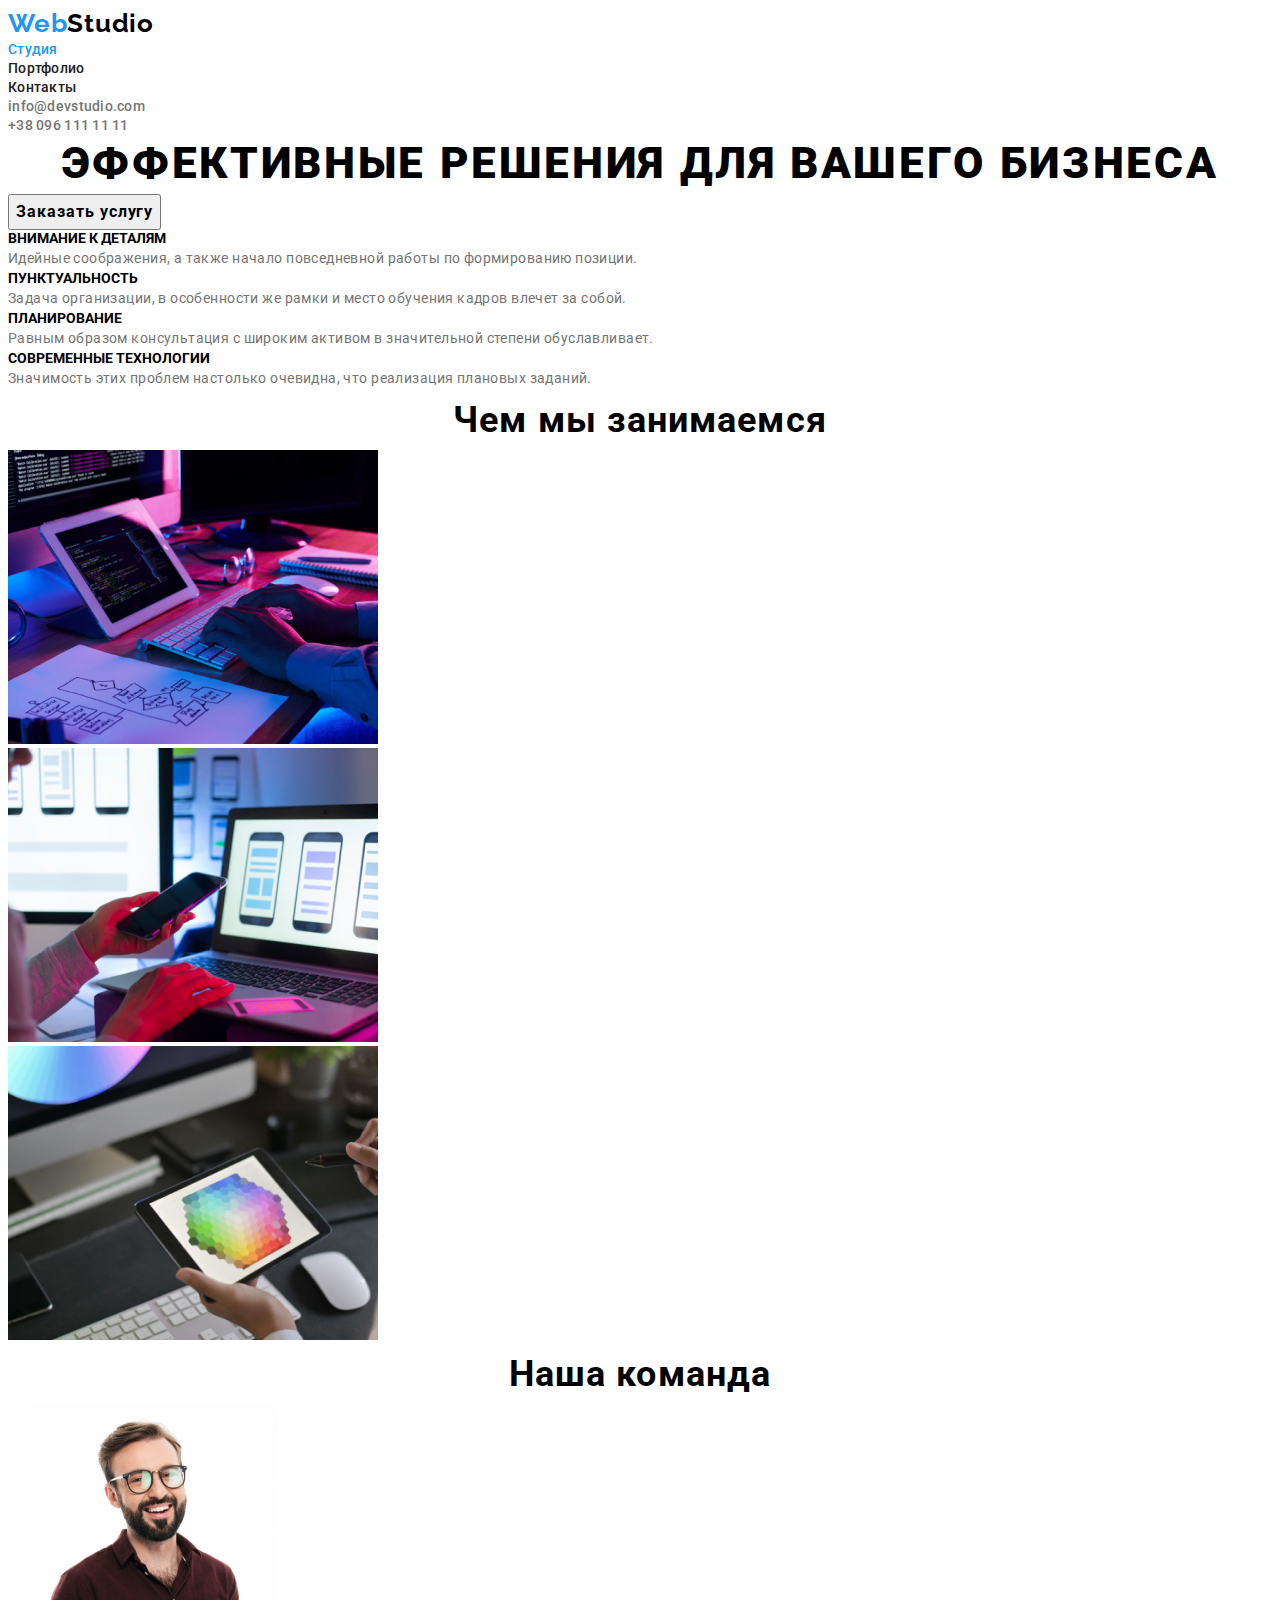
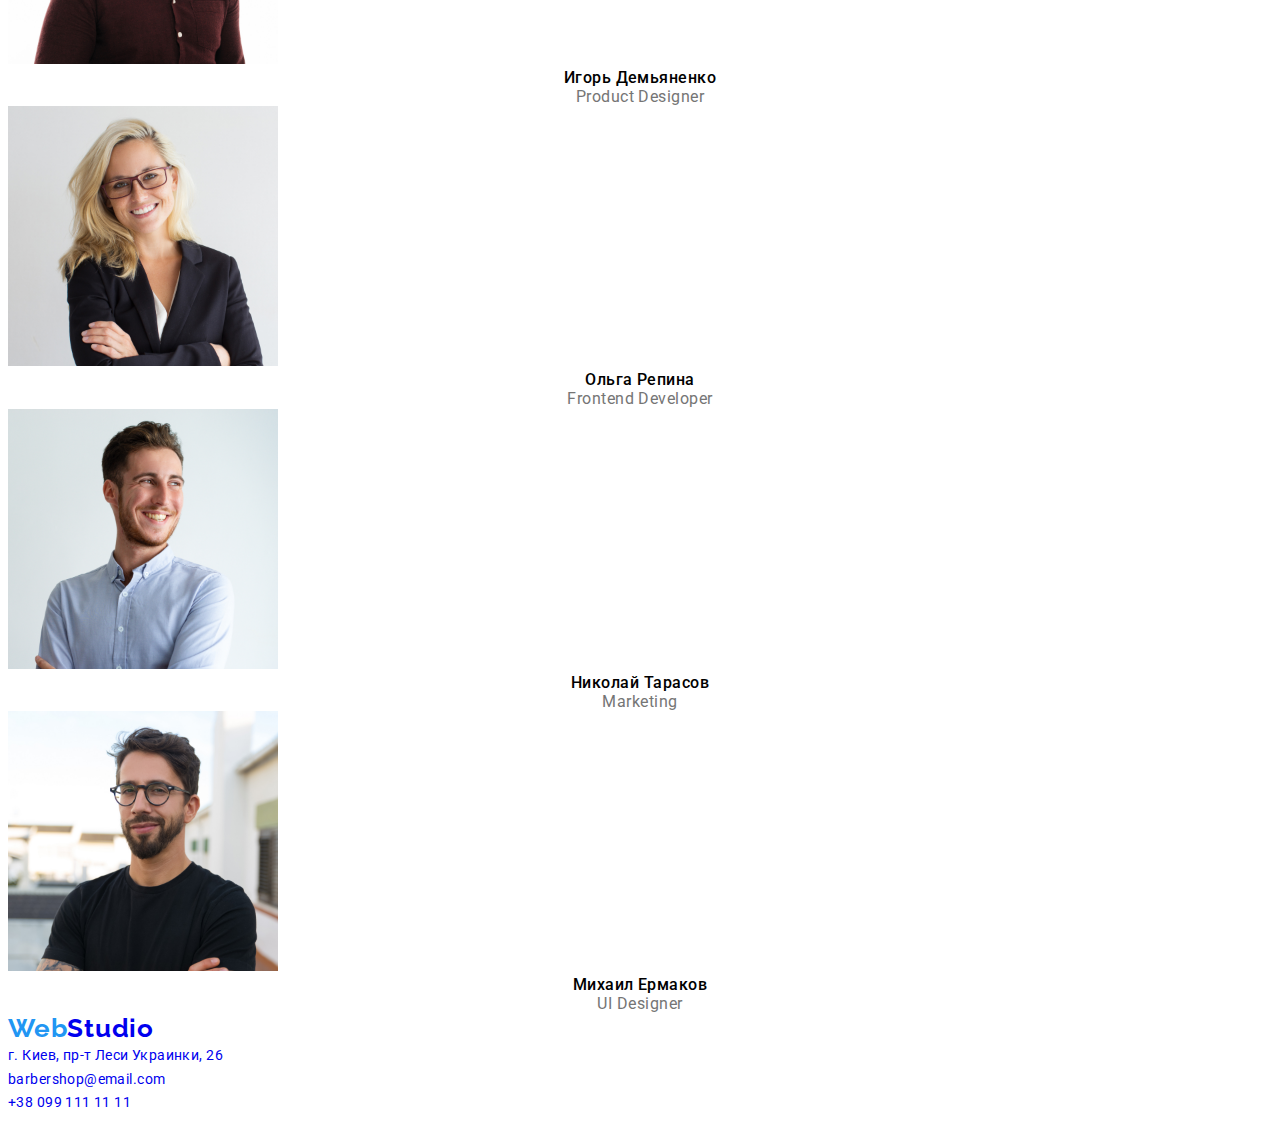
==== index.html @ 3d6266f3 "Клон второго репозитория" ====
<!DOCTYPE html>
<html lang="ru">
<head>
    <meta charset="UTF-8">
    <meta name="viewport" content="width=device-width, initial-scale=1.0">
    <title >WebStudio</title>
    <link rel="preconnect" href="https://fonts.gstatic.com">
    <link href="https://fonts.googleapis.com/css2?family=Raleway:wght@700&family=Roboto:wght@400;500;700;900&display=swap"
        rel="stylesheet">
    <link rel="stylesheet" href="https://cdnjs.cloudflare.com/ajax/libs/modern-normalize/1.0.0/modern-normalize.min.css"
        integrity="sha512-ISS7cAi1PEhQ8jnbJpJZMd29NlhNj4AWYyLOSp2CE/CsHxTCu+r+t0D2yoJudVrd0/8fTVPUVDzY5Tvli75u/g=="
        crossorigin="anonymous" />
    <link rel="stylesheet" href="./css/styles.css">
 </head>

<body>
    
    <header  class="header">
        <nav class="navigation">
            <a class="logo" href="./index.html" lang="en">
                <span class="color-web">Web</span><span class="studio">Studio</span> 
            </a>
            <ul class="navigation-list">
                <li class="navigation-list-item">
                     <a class="navigation-list-link current" href="#"> Студия</a>
                </li>
                <li class="navigation-list-item">
                     <a class="navigation-list-link" 
                    href="./portfolio.html" target="_blank" rel="noreferrer noopener"> Портфолио</a>
                </li>
                <li class="navigation-list-item">
                     <a class="navigation-list-link" href="#"> Контакты</a>
                </li>
            </ul>
        </nav>   
         <address class="address">
             <ul class="address-list">
                <li class="address-list-item"> 
                    <a class="address-list-link" href="mailto:info@devstudio.com">info@devstudio.com</a>
                </li>
                <li class="address-list-item">
                    <a class="address-list-link" href="tel:+380961111111"> +38 096 111 11 11 </a>
                </li>
              </ul>
        </address>
    </header>
       
    <main>
        <!--Главная секция-->
        <section class="hero">
             <h1 class="hero-title">Эффективные решения для вашего бизнеса</h1>
             <button class="modal-btn" type="button">Заказать услугу</button>
        </section>
        
        <section class="main">
        <h2 class="visually-hidden">Преимущества</h2>
            <ul class="main-list">
                <li class="main-list-item">
                     <h3 class="main-list-title">Внимание к деталям</h3>
                     <p class="main-list-description">Идейные соображения, а также начало повседневной работы по формированию позиции.</p>
                </li>
                <li class="main-list-item">
                     <h3 class="main-list-title">Пунктуальность</h3>
                     <p class="main-list-description">Задача организации, в особенности же рамки и место обучения кадров влечет за собой.</p>
                </li>
                <li class="main-list-item">
                     <h3 class="main-list-title">Планирование</h3>
                     <p class="main-list-description">Равным образом консультация с широким активом в значительной степени обуславливает.</p>
                </li>
                <li class="main-list-item">
                     <h3 class="main-list-title">Современные технологии</h3>
                     <p class="main-list-description">Значимость этих проблем настолько очевидна, что реализация плановых заданий.</p>
                </li>
            </ul>
         </section>
         
         <!--Галлерея работ-->
         <section class="galery">
             <h2 class="section-title">Чем мы занимаемся</h2>
             <ul class="galery-list">
                 <li class="galery-list-item">
                     <img class="galery-img" src="./images/img1.jpg"
                      alt="работа с ПК"
                      width="370" height="294">
                 </li>
                 <li class="galery-list-item">
                     <img class="galery-img" src="./images/img2.jpg" 
                     alt="работа со смартфоном" 
                      width="370" height="294">
                 </li>
                 <li class="galery-list-item">
                     <img class="galery-img" src="./images/img3.jpg" 
                     alt="работа с планшетом" 
                     width="370" height="294">
                 </li>
             </ul>
         </section>

         <!--Сотрудники-->
         <section class="about-me">
             <h2 class="section-title">Наша команда</h2>
              <ul class="about-me-list">
                  <li class="about-me-item">
                     <img class="about-me-img" src="./images/igor.jpg" 
                     alt="Игорь Демьяненко" width="270" height="260">
                     <h3 class="about-me-name">Игорь Демьяненко</h3>
                     <p class="about-me-profession" lang="en">Product Designer</p>
                 </li>
                 <li class="about-me-item">
                     <img class="about-me-img" src="./images/olga.jpg" 
                     alt="Ольга Репина" width="270" height="260">
                     <h3 class="about-me-name">Ольга Репина</h3>
                     <p class="about-me-profession" lang="en">Frontend Developer</p>
                 </li>
                 <li class="about-me-item">
                     <img class="about-me-img" src="./images/taras.jpg" 
                     alt="Николай Тарасов" width="270" height="260">
                     <h3 class="about-me-name">Николай Тарасов</h3>
                     <p class="about-me-profession" lang="en">Marketing</p>
                 </li>
                 <li class="about-me-item">
                     <img class="about-me-img" src="./images/maikl.jpg" 
                     alt="Михаил Ермаков" width="270" height="260">
                     <h3 class="about-me-name">Михаил Ермаков</h3>
                     <p class="about-me-profession" lang="en">UI Designer</p>
                 </li>
             </ul>
         </section>
     </main>
        
        <!--Footer-->
     <footer class="footer">
            <a class="logo" href="./index.html" lang="en">
                <span class="color-web">Web</span><span class="footer-logo">Studio</span>
            </a>
             <address class="footer-address">
                <ul class="footer-adress-list">
                    <li class="footer-address-item">
                       <a class="footer-address-link geolocation" href="https://goo.gl/maps/EtJUNi4Rh7HyhGB7A" target="_blank">г. Киев, пр-т Леси Украинки, 26</a>
                    </li>
                    <li class="footer-address-item">
                       <a class="footer-address-link" href="mailto:info@example.com">barbershop@email.com</a>
                    </li>
                    <li class="footer-address-item">
                       <a class="footer-address-link" href="tel:+380991111111">+38 099 111 11 11</a>
                    </li>
                </ul>
             </address>
     </footer> 

    
</body>
</html>
---- css/styles.css ----
:root {
  --main-font: "Roboto", sans-serif;
  --secondary-font: "Raleway", sans-serif;
  --accent-color: #2196f3;
  --third-color:  #757575;
}

body {
  font-family: var(--main-font);
}
.address,
.footer-address {
  font-style: normal;
}

a {
  text-decoration: none;
}

ul {
  list-style: none;
  padding: 0;
  margin: 0;
}

h1, h2, h3, h4, p {
  margin: 0;
}

.visually-hidden {
  position: absolute;
  width: 1px;
  height: 1px;
  margin: -1px;
  border: 0;
  padding: 0;

  white-space: nowrap;
  clip-path: inset(100%);
  clip: rect(0 0 0 0);
  overflow: hidden;
}

.img {
  display: block;
  max-width: 100%;
}
box* {
  margin: 0;
}

/*--HEADER--*/
.logo {
  text-decoration: none;
  font-family: var(--secondary-font);
  font-weight: 700;
  font-size: 26px;
  line-height: 1.19;
  letter-spacing: 0.03em;
}
.color-web {
  color: var(--accent-color);
}
.studio {
  color: black;
}


.navigation-list-link,
.address-list-link {
  font-weight: 500;
  font-size: 14px;
  line-height: 1.14;
  letter-spacing: 0.02em;
  color: #212121;
}

li .address-list-link {
  color: var(--third-color);
}

.navigation-list-link:hover,
.address-list-link:hover,
.navigation-list-link:focus {
  color: var(--accent-color);
}

.current {
  color: var(--accent-color);
}

/*--END HEADER---*.

 /*--Главная секция--*/
.hero-title {
  font-weight: 900;
  font-size: 44px;
  line-height: 1.36;
  text-align: center;
  letter-spacing: 0.06em;
  text-transform: uppercase;
  /*--color: #FFFFFF;--*/
}

.modal-btn {
  font-family: var(--main-font);
  font-weight: 700;
  font-size: 16px;
  line-height: 1.88;
  display: flex;
  align-items: center;
  text-align: center;
  letter-spacing: 0.06em;
  /*--color: #ffffff;--*/
}


.main-list-title {
  font-weight: 700;
  font-size: 14px;
  line-height: 16px;
  letter-spacing: 1.14;
  text-transform: uppercase;
}
.main-list-description {
  font-weight: 400;
  font-size: 14px;
  line-height: 1.72;
  letter-spacing: 0.03em;
  color: var(--third-color);
}
/*--END Главная секция--*/

/*--Галлерея работ--*/
.section-title {
  font-weight: 700;
  font-size: 36px;
  line-height: 1.67;
  text-align: center;
  letter-spacing: 0.03em;
}
/*--END Галлерея работ--*/

/*--Сотрудники--*/

.about-me-name {
  font-weight: 500;
  font-size: 16px;
  line-height: 1.19;
  text-align: center;
  letter-spacing: 0.03em;
}
.about-me-profession {
  font-weight: 400;
  font-size: 16px;
  line-height: 1.19;
  text-align: center;
  letter-spacing: 0.03em;
  color: var(--third-color);
}

/*--FOOTER--*/
.footer-address-link {
  font-weight: 400;
  font-size: 14px;
  line-height: 1.71;
  letter-spacing: 0.03em;
  /*--color: rgba(255, 255, 255, 0.6);--*/
}

/*--.footer-logo {
 color: #ffffff;
}--*/

/*--.footer-address-link,.geolocation {
  color: #ffffff;
}--*/

.footer-address-link:hover
  color: var(--accent-color);
}

/*--END FOOTER--*/

                       /*_----------PORTFOLIO---------------*/
   /*--Главная секция--*/

.device-title {
  font-weight: 700;
  font-size: 18px;
  line-height: 2;
  letter-spacing: 0.06em;
}

.modal-btn-portfolio {
  font-family: var(--main-font);
  font-weight: 500;
  font-size: 16px;
  line-height: 1.63;
  text-align: center;
  letter-spacing: 0.03em;
  color: #212121;
}
.device-list-description {
  font-weight: 400;
  font-size: 16px;
  line-height: 1.88;
  letter-spacing: 0.03em;
  color: var(--third-color);
}
 
.modal-btn-portfolio:hover {
  color: #FFFFFF;
}
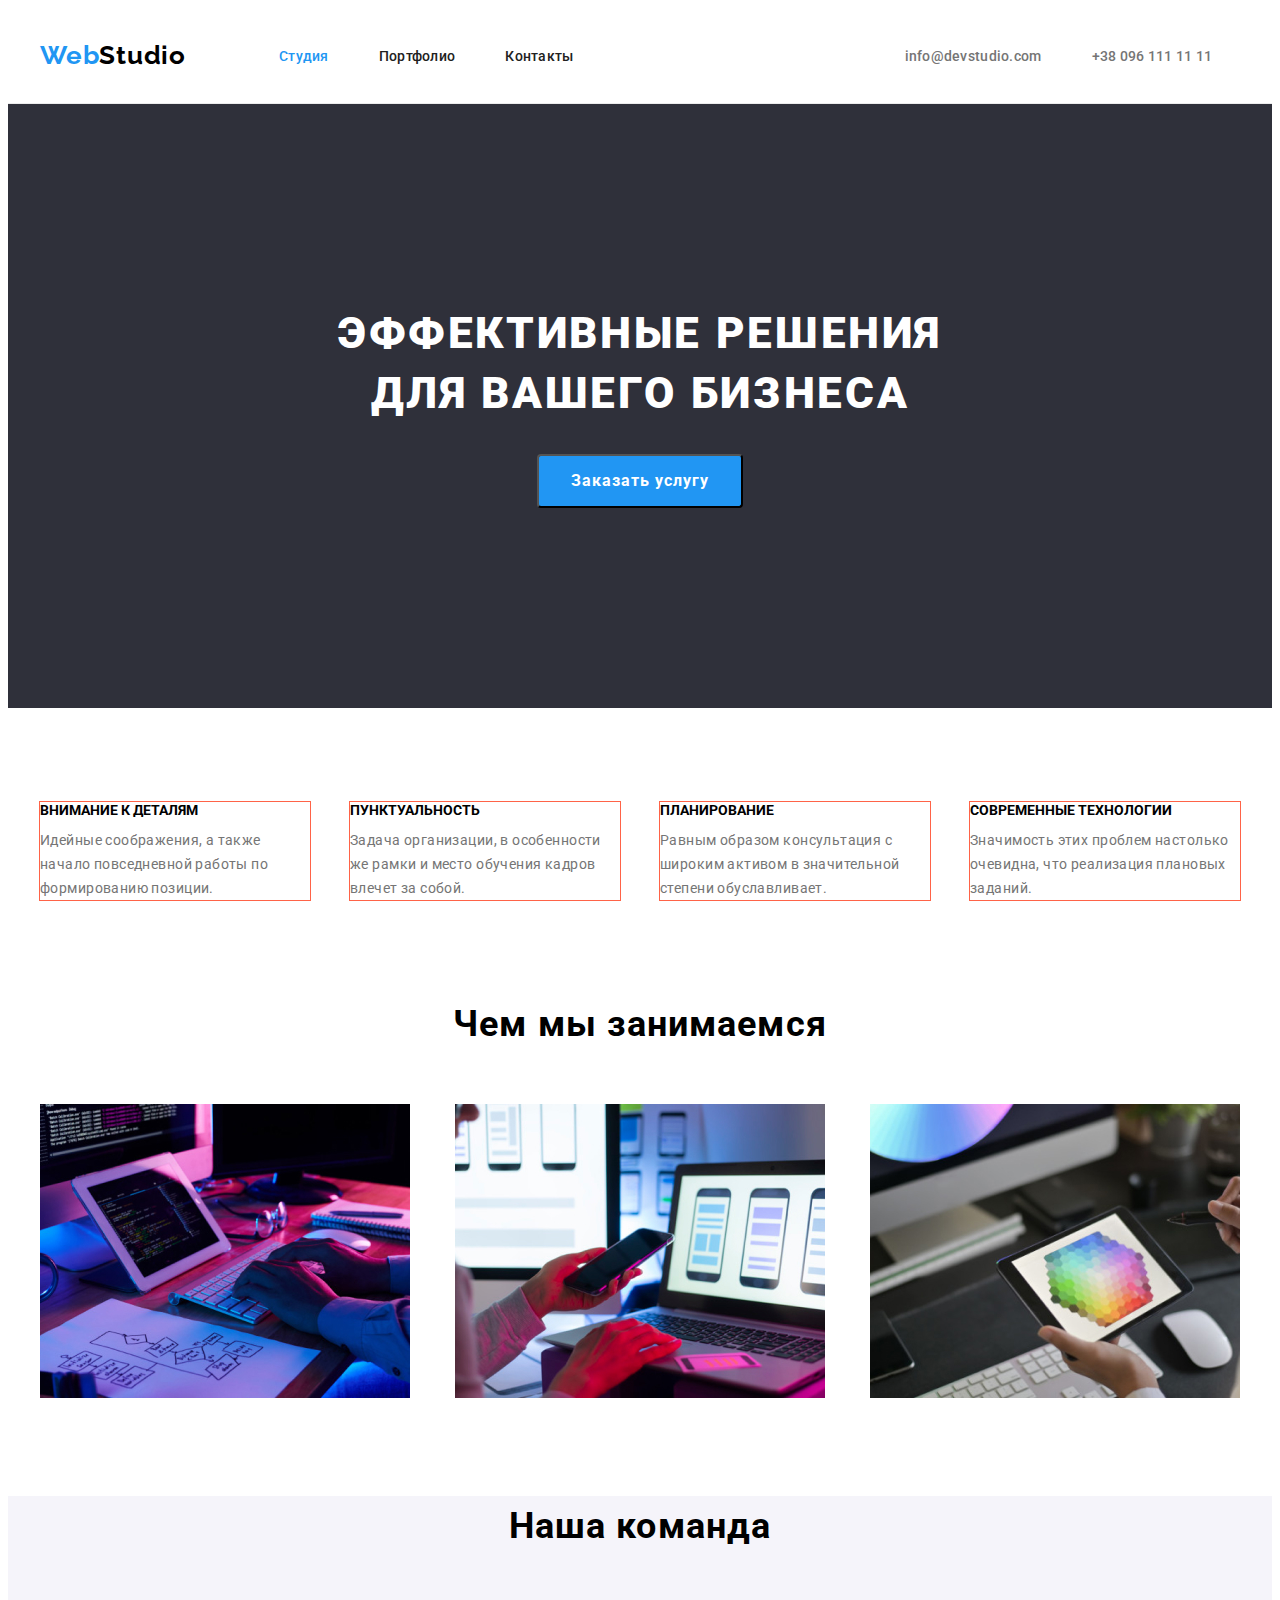
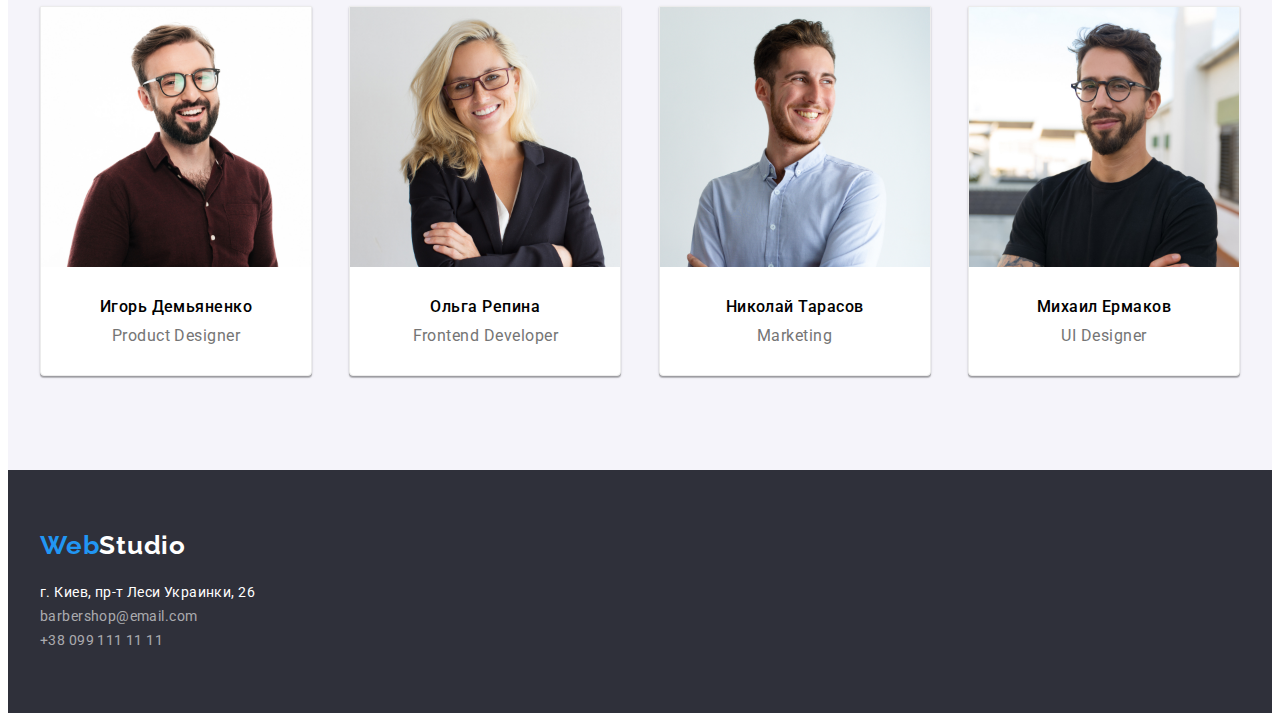
==== commit ae1fb212: "попытка 1" ====
--- a/index.html
+++ b/index.html
@@ -16,6 +16,7 @@
 <body>
     
     <header  class="header">
+        <div class="container">
         <nav class="navigation">
             <a class="logo" href="./index.html" lang="en">
                 <span class="color-web">Web</span><span class="studio">Studio</span> 
@@ -43,18 +44,24 @@
                 </li>
               </ul>
         </address>
+        </div>
     </header>
        
-    <main>
+
         <!--Главная секция-->
         <section class="hero">
+            <div class="container">
              <h1 class="hero-title">Эффективные решения для вашего бизнеса</h1>
              <button class="modal-btn" type="button">Заказать услугу</button>
-        </section>
+            </div>
+            </section>
         
-        <section class="main">
+       
+         <!--MAIN-->
+            <section class="main">
         <h2 class="visually-hidden">Преимущества</h2>
-            <ul class="main-list">
+            
+        <ul class="main-list container">
                 <li class="main-list-item">
                      <h3 class="main-list-title">Внимание к деталям</h3>
                      <p class="main-list-description">Идейные соображения, а также начало повседневной работы по формированию позиции.</p>
@@ -72,10 +79,12 @@
                      <p class="main-list-description">Значимость этих проблем настолько очевидна, что реализация плановых заданий.</p>
                 </li>
             </ul>
+            </div>
          </section>
          
          <!--Галлерея работ-->
          <section class="galery">
+             <div class="container">
              <h2 class="section-title">Чем мы занимаемся</h2>
              <ul class="galery-list">
                  <li class="galery-list-item">
@@ -94,10 +103,12 @@
                      width="370" height="294">
                  </li>
              </ul>
+            </div>
          </section>
 
          <!--Сотрудники-->
          <section class="about-me">
+            <div class="container">
              <h2 class="section-title">Наша команда</h2>
               <ul class="about-me-list">
                   <li class="about-me-item">
@@ -125,11 +136,13 @@
                      <p class="about-me-profession" lang="en">UI Designer</p>
                  </li>
              </ul>
-         </section>
+             </div>
+                      </section>
      </main>
         
         <!--Footer-->
      <footer class="footer">
+        <div class="container">
             <a class="logo" href="./index.html" lang="en">
                 <span class="color-web">Web</span><span class="footer-logo">Studio</span>
             </a>
@@ -146,6 +159,7 @@
                     </li>
                 </ul>
              </address>
+            </div>
      </footer> 
 
     
--- a/css/styles.css
+++ b/css/styles.css
@@ -8,6 +8,13 @@
 body {
   font-family: var(--main-font);
 }
+
+.container {
+  width: 1200px;
+  padding: 0 15px;
+  margin: 0 auto;
+}
+
 .address,
 .footer-address {
   font-style: normal;
@@ -57,6 +64,10 @@
   font-size: 26px;
   line-height: 1.19;
   letter-spacing: 0.03em;
+  }
+
+.header .logo {
+  margin-right: 93px;
 }
 .color-web {
   color: var(--accent-color);
@@ -64,7 +75,6 @@
 .studio {
   color: black;
 }
-
 
 .navigation-list-link,
 .address-list-link {
@@ -89,33 +99,89 @@
   color: var(--accent-color);
 }
 
-/*--END HEADER---*.
+.header {  
+    padding-top: 32px;
+  padding-bottom: 32px;
+   border-bottom :1px solid #ECECEC ;
+ 
+}
+
+.header .container, .header .navigation{
+  display: flex;
+ align-items: center;
+}
+
+.header .navigation-list {
+  display: flex;
+  margin-right: 331px;
+}
+
+.header .navigation-list-item:not(:last-child),
+.header .address-list-item:not(:last-child) {
+  margin-right: 50px;
+
+}
+
+.header .address {
+  margin-right: auto;
+}
+
+.header .address-list {
+  display: flex;
+}
+
+
+  /*--END HEADER---*.
 
  /*--Главная секция--*/
 .hero-title {
+  display: block;
+  max-width: 696px;
+  margin: 0 auto;
+  margin-bottom: 30px;
   font-weight: 900;
   font-size: 44px;
   line-height: 1.36;
   text-align: center;
   letter-spacing: 0.06em;
   text-transform: uppercase;
-  /*--color: #FFFFFF;--*/
-}
-
-.modal-btn {
+  color: #FFFFFF;
+}
+
+.hero .modal-btn {
+  display: block;
+  margin: 0 auto;
+  min-width: 20px;
+  padding: 10px 32px;
+  border-radius:4px;
+  cursor: pointer;
   font-family: var(--main-font);
   font-weight: 700;
   font-size: 16px;
   line-height: 1.88;
-  display: flex;
-  align-items: center;
-  text-align: center;
   letter-spacing: 0.06em;
-  /*--color: #ffffff;--*/
-}
-
-
+  color: #ffffff;
+  background-color: var(--accent-color) ;
+}
+
+ .hero {
+   background-color: #2F303A; ;
+ }
+
+ .hero .container {
+  display: block;
+  padding-top: 200px;
+  padding-bottom: 200px;
+}
+
+
+
+
+
+/*---MAIN--*/
 .main-list-title {
+  display: block;
+  padding-bottom: 10px;
   font-weight: 700;
   font-size: 14px;
   line-height: 16px;
@@ -129,21 +195,54 @@
   letter-spacing: 0.03em;
   color: var(--third-color);
 }
-/*--END Главная секция--*/
+
+ .main .container {
+   display: flex;
+   justify-content:space-between;
+   padding-bottom: 94px;
+   padding-top: 94px;
+    }
+
+    .main-list-item {
+      display: block;
+      width: 270px;
+      outline: 1px solid tomato;
+    }
+
+
+    /*--END Главная секция--*/
 
 /*--Галлерея работ--*/
 .section-title {
+  display: block;
+  min-width: 376px;
   font-weight: 700;
   font-size: 36px;
   line-height: 1.67;
   text-align: center;
   letter-spacing: 0.03em;
-}
+  margin-bottom: 50px;
+
+}
+
+.galery .galery-list {
+  display: flex;
+  justify-content:space-between;
+  margin-bottom: 94px;
+}
+
+
 /*--END Галлерея работ--*/
 
 /*--Сотрудники--*/
 
+.about-me {
+  background: #F5F4FA;
+}
+
 .about-me-name {
+  display: block;
+  margin-bottom: 10px;
   font-weight: 500;
   font-size: 16px;
   line-height: 1.19;
@@ -151,6 +250,8 @@
   letter-spacing: 0.03em;
 }
 .about-me-profession {
+  display: block;
+  margin-bottom: 30px;
   font-weight: 400;
   font-size: 16px;
   line-height: 1.19;
@@ -159,25 +260,63 @@
   color: var(--third-color);
 }
 
+.about-me-list {
+  display: flex;
+  justify-content:space-between;
+  padding-bottom: 94px;
+}
+
+.about-me-img {
+  display: block;
+  margin-bottom: 30px;
+}
+
+.about-me-item {
+  background-color: white;
+  border: 1px solid #ECECEC ;
+  border-radius: 0px 0px 4px 4px;
+  box-shadow: 0px 1px 3px rgba(0, 0, 0, 0.12), 0px 1px 1px rgba(0, 0, 0, 0.14), 0px 2px 1px rgba(0, 0, 0, 0.2);
+}
+
 /*--FOOTER--*/
+
+.footer {
+  background-color: #2F303A;
+}
+
+.footer .container {
+  padding: 60px 0;
+}
+
 .footer-address-link {
   font-weight: 400;
   font-size: 14px;
   line-height: 1.71;
   letter-spacing: 0.03em;
-  /*--color: rgba(255, 255, 255, 0.6);--*/
-}
-
-/*--.footer-logo {
- color: #ffffff;
-}--*/
-
-/*--.footer-address-link,.geolocation {
+  color: rgba(255, 255, 255, 0.6);
+}
+
+.footer .logo {
+  display: block;
+  margin-bottom: 20px;
+
+}
+
+.footer-logo {
+   color: #ffffff;
+ }
+
+.geolocation {
   color: #ffffff;
-}--*/
+}
 
 .footer-address-link:hover
   color: var(--accent-color);
+}
+
+.footer-address-item:not(:last-child) {
+  display: block;
+margin-bottom: 9px;
 }
 
 /*--END FOOTER--*/
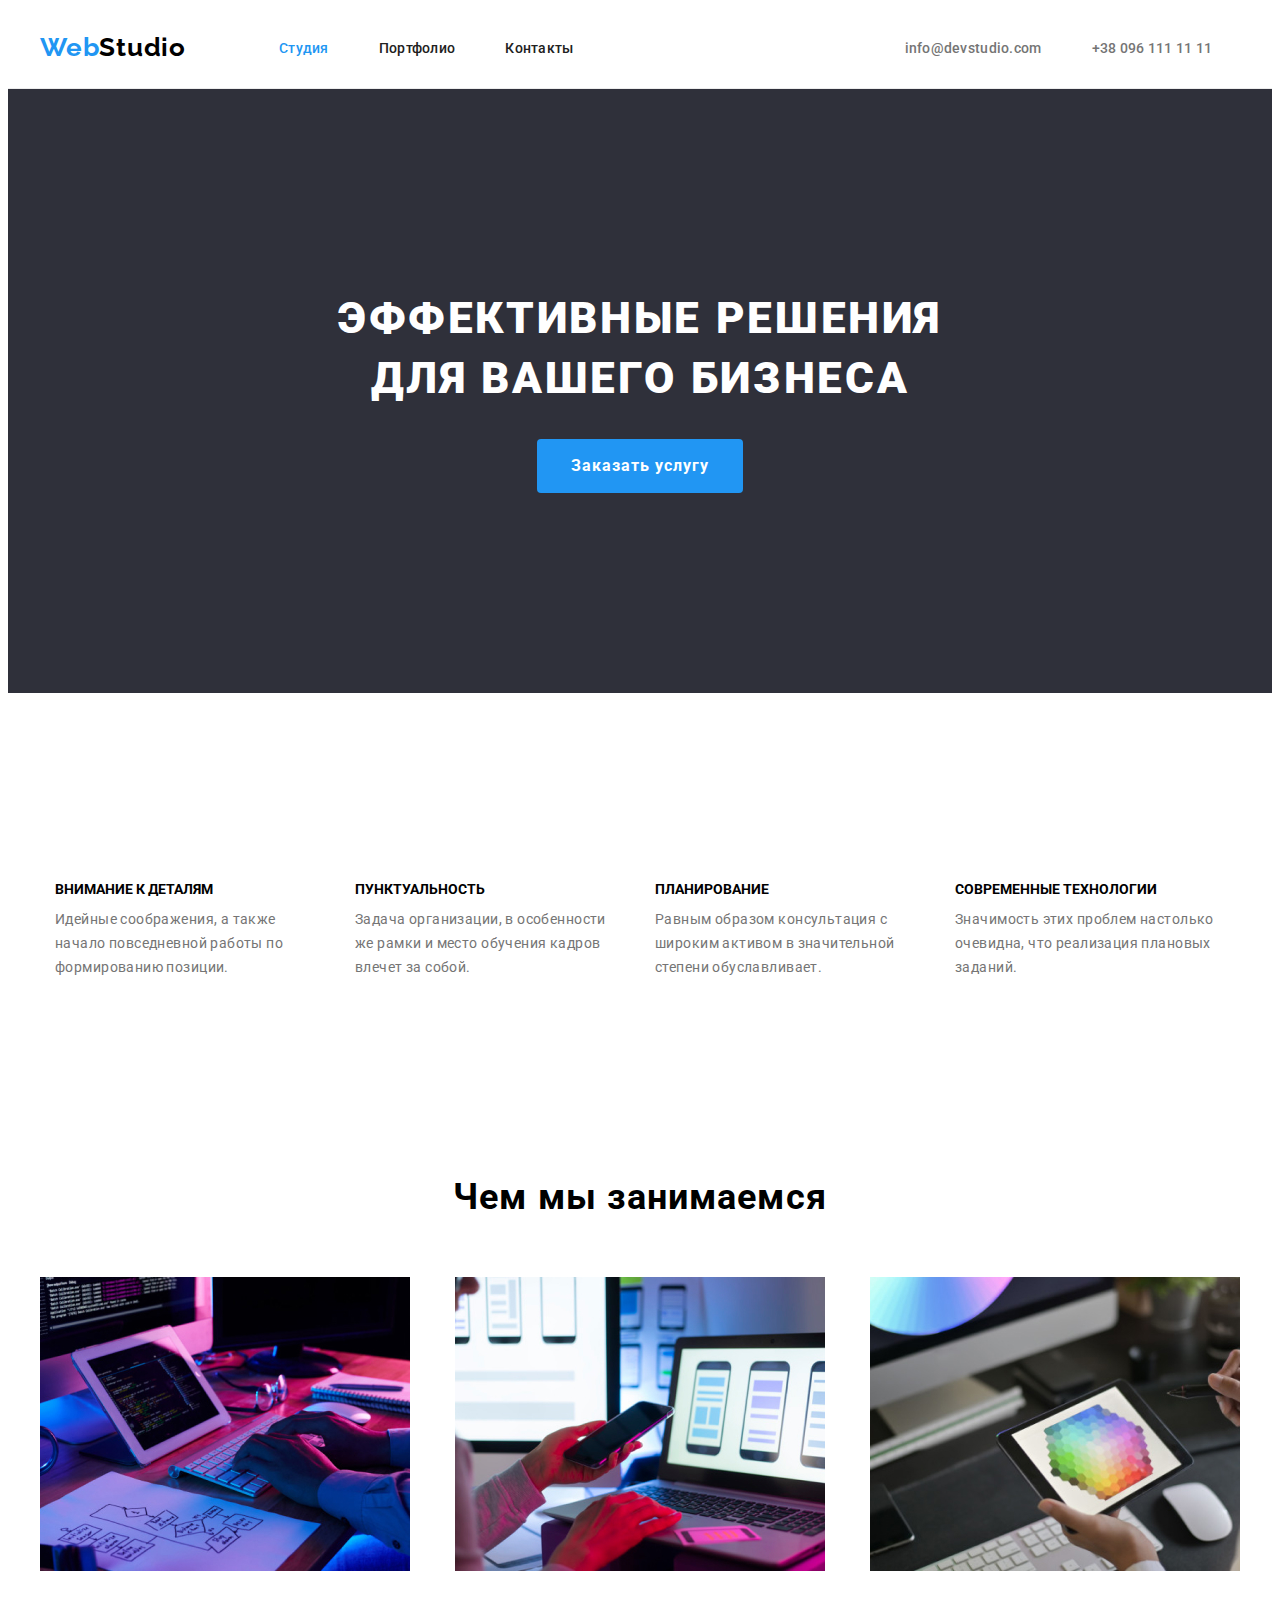
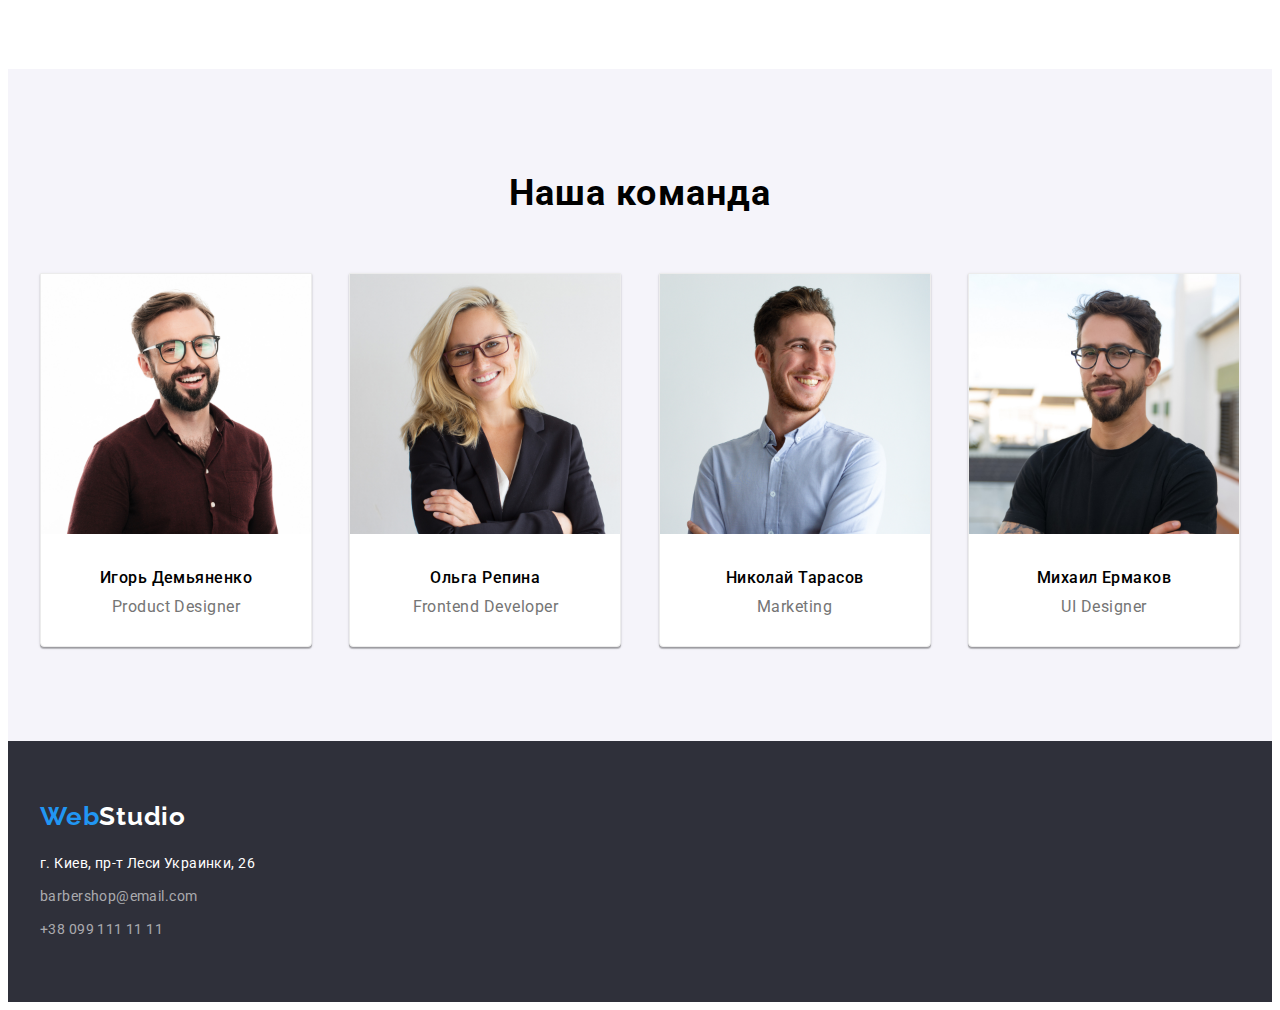
==== commit 7145378c: "Попытка номер три" ====
--- a/index.html
+++ b/index.html
@@ -17,8 +17,8 @@
     
     <header  class="header">
         <div class="container">
-        <nav class="navigation">
-            <a class="logo" href="./index.html" lang="en">
+          <nav class="navigation">
+             <a class="logo" href="./index.html" lang="en">
                 <span class="color-web">Web</span><span class="studio">Studio</span> 
             </a>
             <ul class="navigation-list">
@@ -33,7 +33,7 @@
                      <a class="navigation-list-link" href="#"> Контакты</a>
                 </li>
             </ul>
-        </nav>   
+          </nav>   
          <address class="address">
              <ul class="address-list">
                 <li class="address-list-item"> 
@@ -42,26 +42,26 @@
                 <li class="address-list-item">
                     <a class="address-list-link" href="tel:+380961111111"> +38 096 111 11 11 </a>
                 </li>
-              </ul>
+             </ul>
         </address>
         </div>
     </header>
        
 
         <!--Главная секция-->
-        <section class="hero">
+         <section class="hero">
             <div class="container">
              <h1 class="hero-title">Эффективные решения для вашего бизнеса</h1>
              <button class="modal-btn" type="button">Заказать услугу</button>
             </div>
-            </section>
+         </section>
         
        
          <!--MAIN-->
-            <section class="main">
-        <h2 class="visually-hidden">Преимущества</h2>
-            
-        <ul class="main-list container">
+        <section class="main">
+          <h2 class="visually-hidden">Преимущества</h2>
+            <div class="container">
+              <ul class="main-list container">
                 <li class="main-list-item">
                      <h3 class="main-list-title">Внимание к деталям</h3>
                      <p class="main-list-description">Идейные соображения, а также начало повседневной работы по формированию позиции.</p>
@@ -78,31 +78,31 @@
                      <h3 class="main-list-title">Современные технологии</h3>
                      <p class="main-list-description">Значимость этих проблем настолько очевидна, что реализация плановых заданий.</p>
                 </li>
-            </ul>
+              </ul>
             </div>
          </section>
          
          <!--Галлерея работ-->
          <section class="galery">
              <div class="container">
-             <h2 class="section-title">Чем мы занимаемся</h2>
-             <ul class="galery-list">
-                 <li class="galery-list-item">
+                <h2 class="section-title">Чем мы занимаемся</h2>
+                <ul class="galery-list">
+                  <li class="galery-list-item">
                      <img class="galery-img" src="./images/img1.jpg"
                       alt="работа с ПК"
                       width="370" height="294">
-                 </li>
-                 <li class="galery-list-item">
+                  </li>
+                  <li class="galery-list-item">
                      <img class="galery-img" src="./images/img2.jpg" 
                      alt="работа со смартфоном" 
                       width="370" height="294">
-                 </li>
-                 <li class="galery-list-item">
+                  </li>
+                  <li class="galery-list-item">
                      <img class="galery-img" src="./images/img3.jpg" 
                      alt="работа с планшетом" 
                      width="370" height="294">
-                 </li>
-             </ul>
+                  </li>
+                </ul>
             </div>
          </section>
 
@@ -114,38 +114,46 @@
                   <li class="about-me-item">
                      <img class="about-me-img" src="./images/igor.jpg" 
                      alt="Игорь Демьяненко" width="270" height="260">
-                     <h3 class="about-me-name">Игорь Демьяненко</h3>
-                     <p class="about-me-profession" lang="en">Product Designer</p>
+                      <div class="about-me-description">
+                         <h3 class="about-me-name">Игорь Демьяненко</h3>
+                         <p class="about-me-profession" lang="en">Product Designer</p>
+                     </div>
                  </li>
                  <li class="about-me-item">
                      <img class="about-me-img" src="./images/olga.jpg" 
                      alt="Ольга Репина" width="270" height="260">
-                     <h3 class="about-me-name">Ольга Репина</h3>
-                     <p class="about-me-profession" lang="en">Frontend Developer</p>
+                       <div class="about-me-description">
+                         <h3 class="about-me-name">Ольга Репина</h3>
+                         <p class="about-me-profession" lang="en">Frontend Developer</p>
+                     </div>
                  </li>
                  <li class="about-me-item">
                      <img class="about-me-img" src="./images/taras.jpg" 
                      alt="Николай Тарасов" width="270" height="260">
-                     <h3 class="about-me-name">Николай Тарасов</h3>
-                     <p class="about-me-profession" lang="en">Marketing</p>
+                       <div class="about-me-description">
+                          <h3 class="about-me-name">Николай Тарасов</h3>
+                         <p class="about-me-profession" lang="en">Marketing</p>
+                      </div>
                  </li>
                  <li class="about-me-item">
                      <img class="about-me-img" src="./images/maikl.jpg" 
                      alt="Михаил Ермаков" width="270" height="260">
-                     <h3 class="about-me-name">Михаил Ермаков</h3>
-                     <p class="about-me-profession" lang="en">UI Designer</p>
+                        <div class="about-me-description">
+                          <h3 class="about-me-name">Михаил Ермаков</h3>
+                          <p class="about-me-profession" lang="en">UI Designer</p>
+                       </div>
                  </li>
-             </ul>
-             </div>
-                      </section>
+              </ul>
+            </div>
+         </section>
      </main>
         
         <!--Footer-->
      <footer class="footer">
         <div class="container">
-            <a class="logo" href="./index.html" lang="en">
+             <a class="logo" href="./index.html" lang="en">
                 <span class="color-web">Web</span><span class="footer-logo">Studio</span>
-            </a>
+             </a>
              <address class="footer-address">
                 <ul class="footer-adress-list">
                     <li class="footer-address-item">
@@ -159,7 +167,7 @@
                     </li>
                 </ul>
              </address>
-            </div>
+       </div>
      </footer> 
 
     
--- a/css/styles.css
+++ b/css/styles.css
@@ -2,7 +2,8 @@
   --main-font: "Roboto", sans-serif;
   --secondary-font: "Raleway", sans-serif;
   --accent-color: #2196f3;
-  --third-color:  #757575;
+  --third-color: #757575;
+  --second-color: #ffffff;
 }
 
 body {
@@ -30,7 +31,11 @@
   margin: 0;
 }
 
-h1, h2, h3, h4, p {
+h1,
+h2,
+h3,
+h4,
+p {
   margin: 0;
 }
 
@@ -57,6 +62,15 @@
 }
 
 /*--HEADER--*/
+
+.header {
+  border-bottom: 1px solid #ececec;
+}
+
+.header .container {
+  display: block;
+}
+
 .logo {
   text-decoration: none;
   font-family: var(--secondary-font);
@@ -64,11 +78,13 @@
   font-size: 26px;
   line-height: 1.19;
   letter-spacing: 0.03em;
-  }
-
+}
 .header .logo {
+  padding-top: 24px;
+  padding-bottom: 25px;
   margin-right: 93px;
 }
+
 .color-web {
   color: var(--accent-color);
 }
@@ -83,6 +99,7 @@
   line-height: 1.14;
   letter-spacing: 0.02em;
   color: #212121;
+  padding: 32px 0;
 }
 
 li .address-list-link {
@@ -99,16 +116,10 @@
   color: var(--accent-color);
 }
 
-.header {  
-    padding-top: 32px;
-  padding-bottom: 32px;
-   border-bottom :1px solid #ECECEC ;
- 
-}
-
-.header .container, .header .navigation{
-  display: flex;
- align-items: center;
+.header .container,
+.header .navigation {
+  display: flex;
+  align-items: center;
 }
 
 .header .navigation-list {
@@ -119,7 +130,6 @@
 .header .navigation-list-item:not(:last-child),
 .header .address-list-item:not(:last-child) {
   margin-right: 50px;
-
 }
 
 .header .address {
@@ -130,8 +140,7 @@
   display: flex;
 }
 
-
-  /*--END HEADER---*.
+/*--END HEADER---*.
 
  /*--Главная секция--*/
 .hero-title {
@@ -145,7 +154,7 @@
   text-align: center;
   letter-spacing: 0.06em;
   text-transform: uppercase;
-  color: #FFFFFF;
+  color: #ffffff;
 }
 
 .hero .modal-btn {
@@ -153,7 +162,8 @@
   margin: 0 auto;
   min-width: 20px;
   padding: 10px 32px;
-  border-radius:4px;
+  border-radius: 4px;
+  border-color: transparent;
   cursor: pointer;
   font-family: var(--main-font);
   font-weight: 700;
@@ -161,27 +171,23 @@
   line-height: 1.88;
   letter-spacing: 0.06em;
   color: #ffffff;
-  background-color: var(--accent-color) ;
-}
-
- .hero {
-   background-color: #2F303A; ;
- }
-
- .hero .container {
+  background-color: var(--accent-color);
+}
+
+.hero {
+  background-color: #2f303a;
+}
+
+.hero .container {
   display: block;
   padding-top: 200px;
   padding-bottom: 200px;
 }
 
-
-
-
-
 /*---MAIN--*/
 .main-list-title {
   display: block;
-  padding-bottom: 10px;
+  margin-bottom: 10px;
   font-weight: 700;
   font-size: 14px;
   line-height: 16px;
@@ -196,53 +202,61 @@
   color: var(--third-color);
 }
 
- .main .container {
-   display: flex;
-   justify-content:space-between;
-   padding-bottom: 94px;
-   padding-top: 94px;
-    }
-
-    .main-list-item {
-      display: block;
-      width: 270px;
-      outline: 1px solid tomato;
-    }
-
-
-    /*--END Главная секция--*/
+.main .container {
+  display: flex;
+  justify-content: space-between;
+  padding-top: 94px;
+  padding-bottom: 94px;
+}
+
+.main-list-item {
+  display: block;
+  width: 270px;
+}
+
+/*--END Главная секция--*/
 
 /*--Галлерея работ--*/
+.galery .container {
+  padding-bottom: 94px;
+}
+
 .section-title {
   display: block;
-  min-width: 376px;
   font-weight: 700;
   font-size: 36px;
   line-height: 1.67;
   text-align: center;
   letter-spacing: 0.03em;
   margin-bottom: 50px;
-
 }
 
 .galery .galery-list {
   display: flex;
-  justify-content:space-between;
-  margin-bottom: 94px;
-}
-
+  justify-content: space-between;
+}
+
+.galery-list-item:not(:last-child) {
+  margin-right: 30px;
+}
 
 /*--END Галлерея работ--*/
 
 /*--Сотрудники--*/
 
 .about-me {
-  background: #F5F4FA;
+  background-color: #f5f4fa;
+}
+
+.about-me .container {
+  display: block;
+  padding-top: 94px;
+  padding-bottom: 94px;
 }
 
 .about-me-name {
   display: block;
-  margin-bottom: 10px;
+  padding-bottom: 10px;
   font-weight: 500;
   font-size: 16px;
   line-height: 1.19;
@@ -250,8 +264,6 @@
   letter-spacing: 0.03em;
 }
 .about-me-profession {
-  display: block;
-  margin-bottom: 30px;
   font-weight: 400;
   font-size: 16px;
   line-height: 1.19;
@@ -262,30 +274,36 @@
 
 .about-me-list {
   display: flex;
-  justify-content:space-between;
-  padding-bottom: 94px;
-}
-
-.about-me-img {
-  display: block;
-  margin-bottom: 30px;
+  justify-content: space-between;
 }
 
 .about-me-item {
-  background-color: white;
-  border: 1px solid #ECECEC ;
+  background-color: var(--second-color);
+  border: 1px solid #ececec;
   border-radius: 0px 0px 4px 4px;
-  box-shadow: 0px 1px 3px rgba(0, 0, 0, 0.12), 0px 1px 1px rgba(0, 0, 0, 0.14), 0px 2px 1px rgba(0, 0, 0, 0.2);
+  box-shadow: 0px 1px 3px rgba(0, 0, 0, 0.12), 0px 1px 1px rgba(0, 0, 0, 0.14),
+    0px 2px 1px rgba(0, 0, 0, 0.2);
+}
+
+.about-me-description {
+  display: block;
+  padding: 30px 24px;
 }
 
 /*--FOOTER--*/
 
 .footer {
-  background-color: #2F303A;
+  background-color: #2f303a;
+}
+
+.footer-address-item:not(:last-child) {
+  display: block;
+  margin-bottom: 9px;
 }
 
 .footer .container {
-  padding: 60px 0;
+  padding-top: 60px;
+  padding-bottom: 60px;
 }
 
 .footer-address-link {
@@ -299,30 +317,21 @@
 .footer .logo {
   display: block;
   margin-bottom: 20px;
-
-}
-
-.footer-logo {
-   color: #ffffff;
- }
+  color: var(--second-color);
+}
 
 .geolocation {
-  color: #ffffff;
-}
-
-.footer-address-link:hover
+  color: var(--second-color);
+}
+
+.footer-address-link:hover {
   color: var(--accent-color);
 }
 
-.footer-address-item:not(:last-child) {
-  display: block;
-margin-bottom: 9px;
-}
-
 /*--END FOOTER--*/
 
-                       /*_----------PORTFOLIO---------------*/
-   /*--Главная секция--*/
+/*_----------PORTFOLIO---------------*/
+/*--Главная секция--*/
 
 .device-title {
   font-weight: 700;
@@ -332,6 +341,10 @@
 }
 
 .modal-btn-portfolio {
+  display: block;
+  padding: 6px 22px;
+  border-radius: 4px;
+  border-color: transparent;
   font-family: var(--main-font);
   font-weight: 500;
   font-size: 16px;
@@ -339,7 +352,9 @@
   text-align: center;
   letter-spacing: 0.03em;
   color: #212121;
-}
+  background-color: #f5f4fa;
+}
+
 .device-list-description {
   font-weight: 400;
   font-size: 16px;
@@ -347,7 +362,53 @@
   letter-spacing: 0.03em;
   color: var(--third-color);
 }
- 
+
 .modal-btn-portfolio:hover {
-  color: #FFFFFF;
-}+  color: #ffffff;
+  background-color: var(--accent-color);
+}
+
+.capabilities .container {
+  padding-top: 94px;
+  padding-bottom: 94px;
+}
+
+.capabilities .button-list {
+  display: flex;
+  margin-bottom: 56px;
+  justify-content: center;
+}
+
+.capabilities .button-item:not(:last-child) {
+  display: block;
+  margin-right: 8px;
+}
+
+.capabilities .device-list {
+  display: flex;
+  flex-wrap: wrap;
+  justify-content: center;
+}
+
+.capabilities .device-item {
+  max-width: 370px;
+  width: calc((100%-60px) / 3);
+  margin-right: 30px;
+  margin-bottom: 30px;
+  border: 1px solid #eeeeee;
+}
+.device-item:nth-child(3n) {
+  margin-right: 0;
+}
+
+.device-item:nth-child(n + 7) {
+  margin-bottom: 0;
+}
+
+.device-description {
+  display: block;
+  padding: 20px 24px;
+}
+.device-title {
+  padding-bottom: 4px;
+}
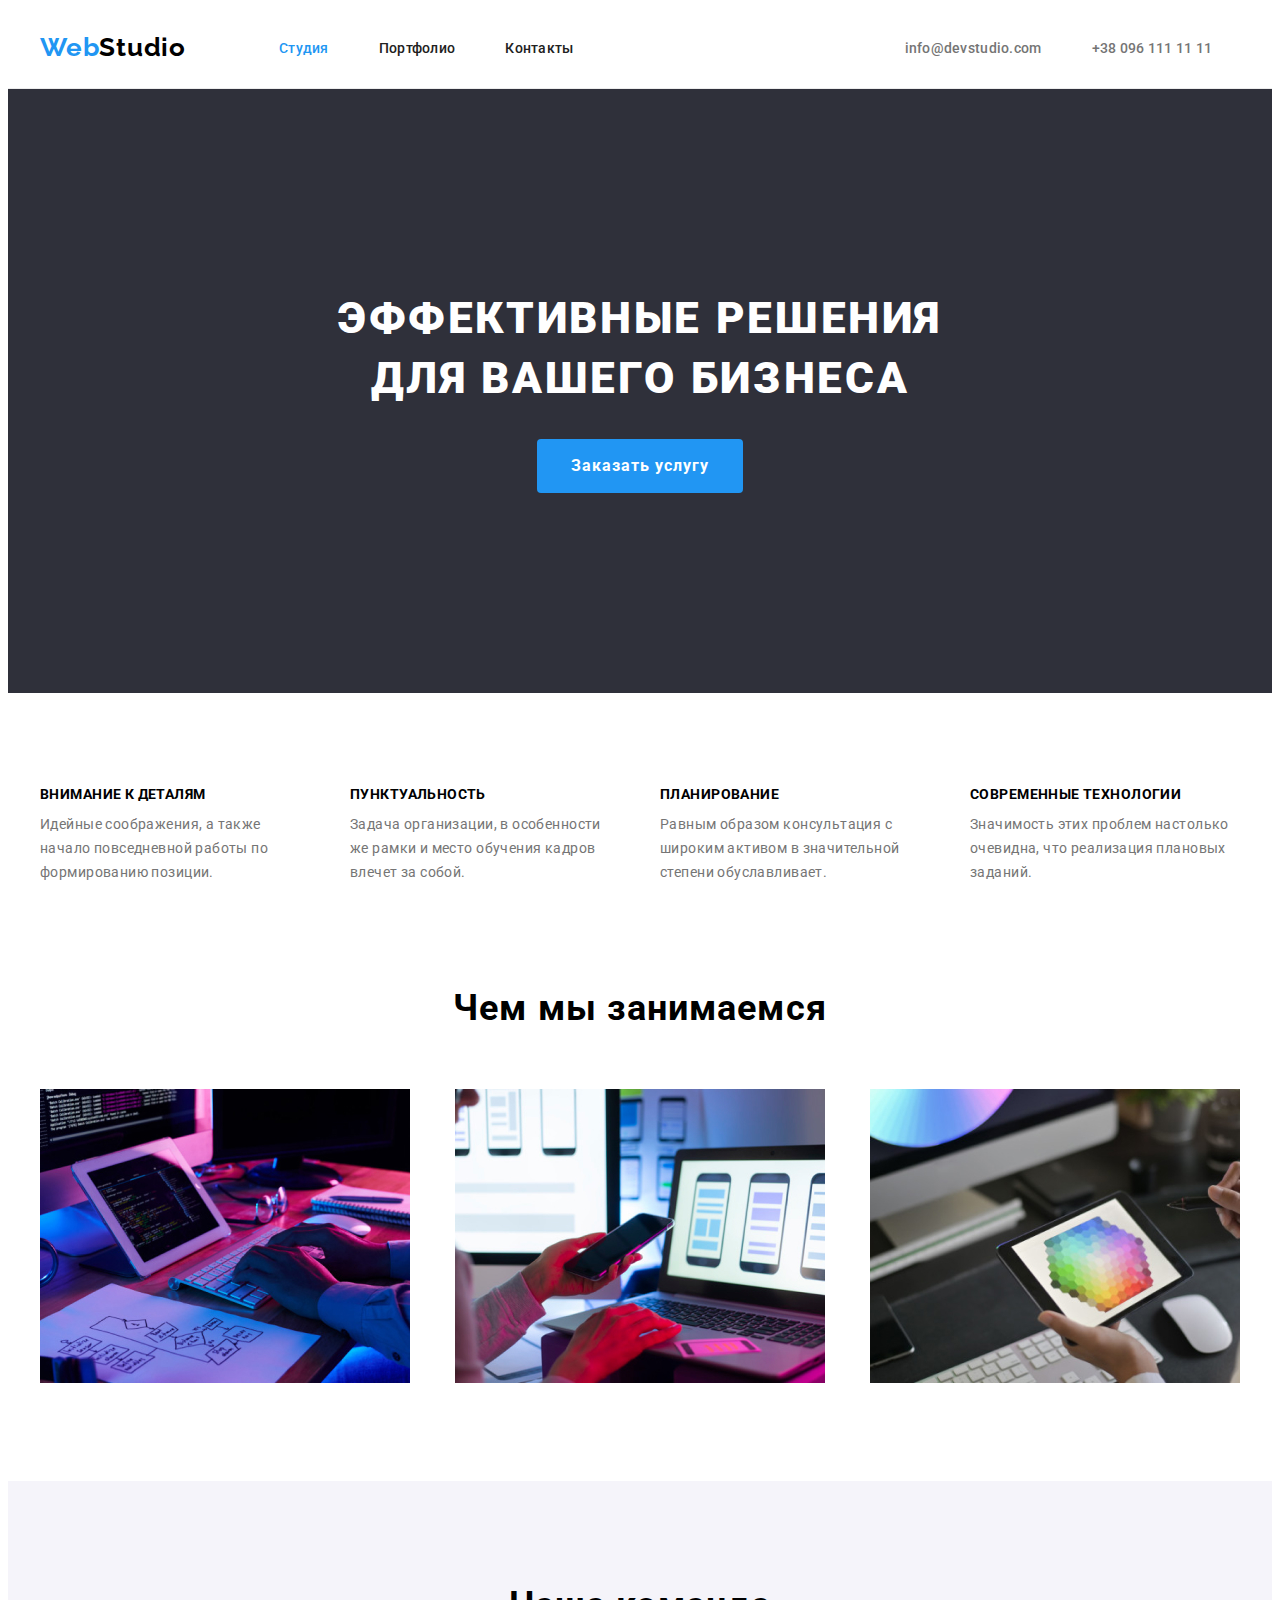
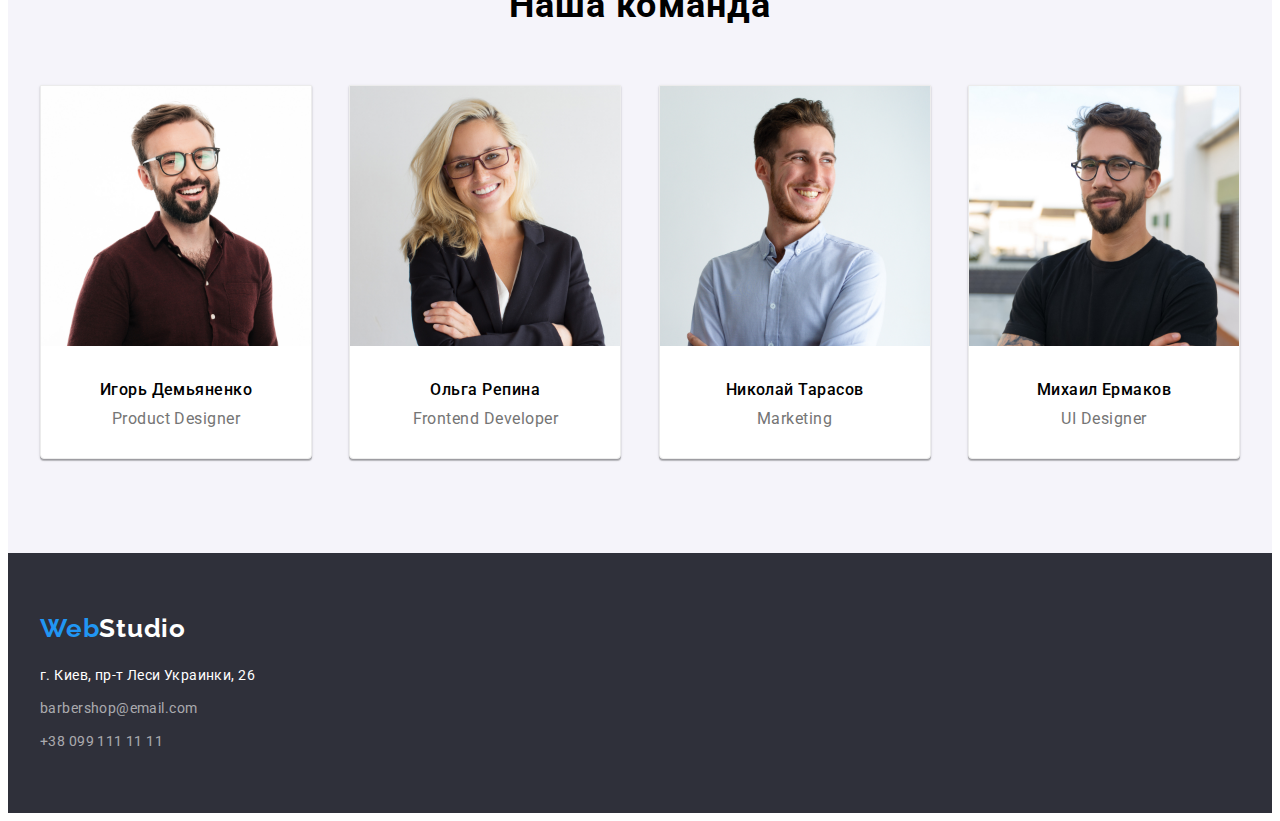
==== commit d35c913e: "исправлена секция main in index" ====
--- a/index.html
+++ b/index.html
@@ -60,7 +60,7 @@
          <!--MAIN-->
         <section class="main">
           <h2 class="visually-hidden">Преимущества</h2>
-            <div class="container">
+            
               <ul class="main-list container">
                 <li class="main-list-item">
                      <h3 class="main-list-title">Внимание к деталям</h3>
@@ -79,7 +79,7 @@
                      <p class="main-list-description">Значимость этих проблем настолько очевидна, что реализация плановых заданий.</p>
                 </li>
               </ul>
-            </div>
+            
          </section>
          
          <!--Галлерея работ-->
--- a/css/styles.css
+++ b/css/styles.css
@@ -190,14 +190,14 @@
   margin-bottom: 10px;
   font-weight: 700;
   font-size: 14px;
-  line-height: 16px;
-  letter-spacing: 1.14;
+  line-height: 1.14;
+  letter-spacing: 0.03em;
   text-transform: uppercase;
 }
 .main-list-description {
   font-weight: 400;
   font-size: 14px;
-  line-height: 1.72;
+  line-height: 1.71;
   letter-spacing: 0.03em;
   color: var(--third-color);
 }
@@ -212,6 +212,10 @@
 .main-list-item {
   display: block;
   width: 270px;
+}
+
+.main-list-item:not(:last-child) {
+  margin-right: 30px;
 }
 
 /*--END Главная секция--*/
